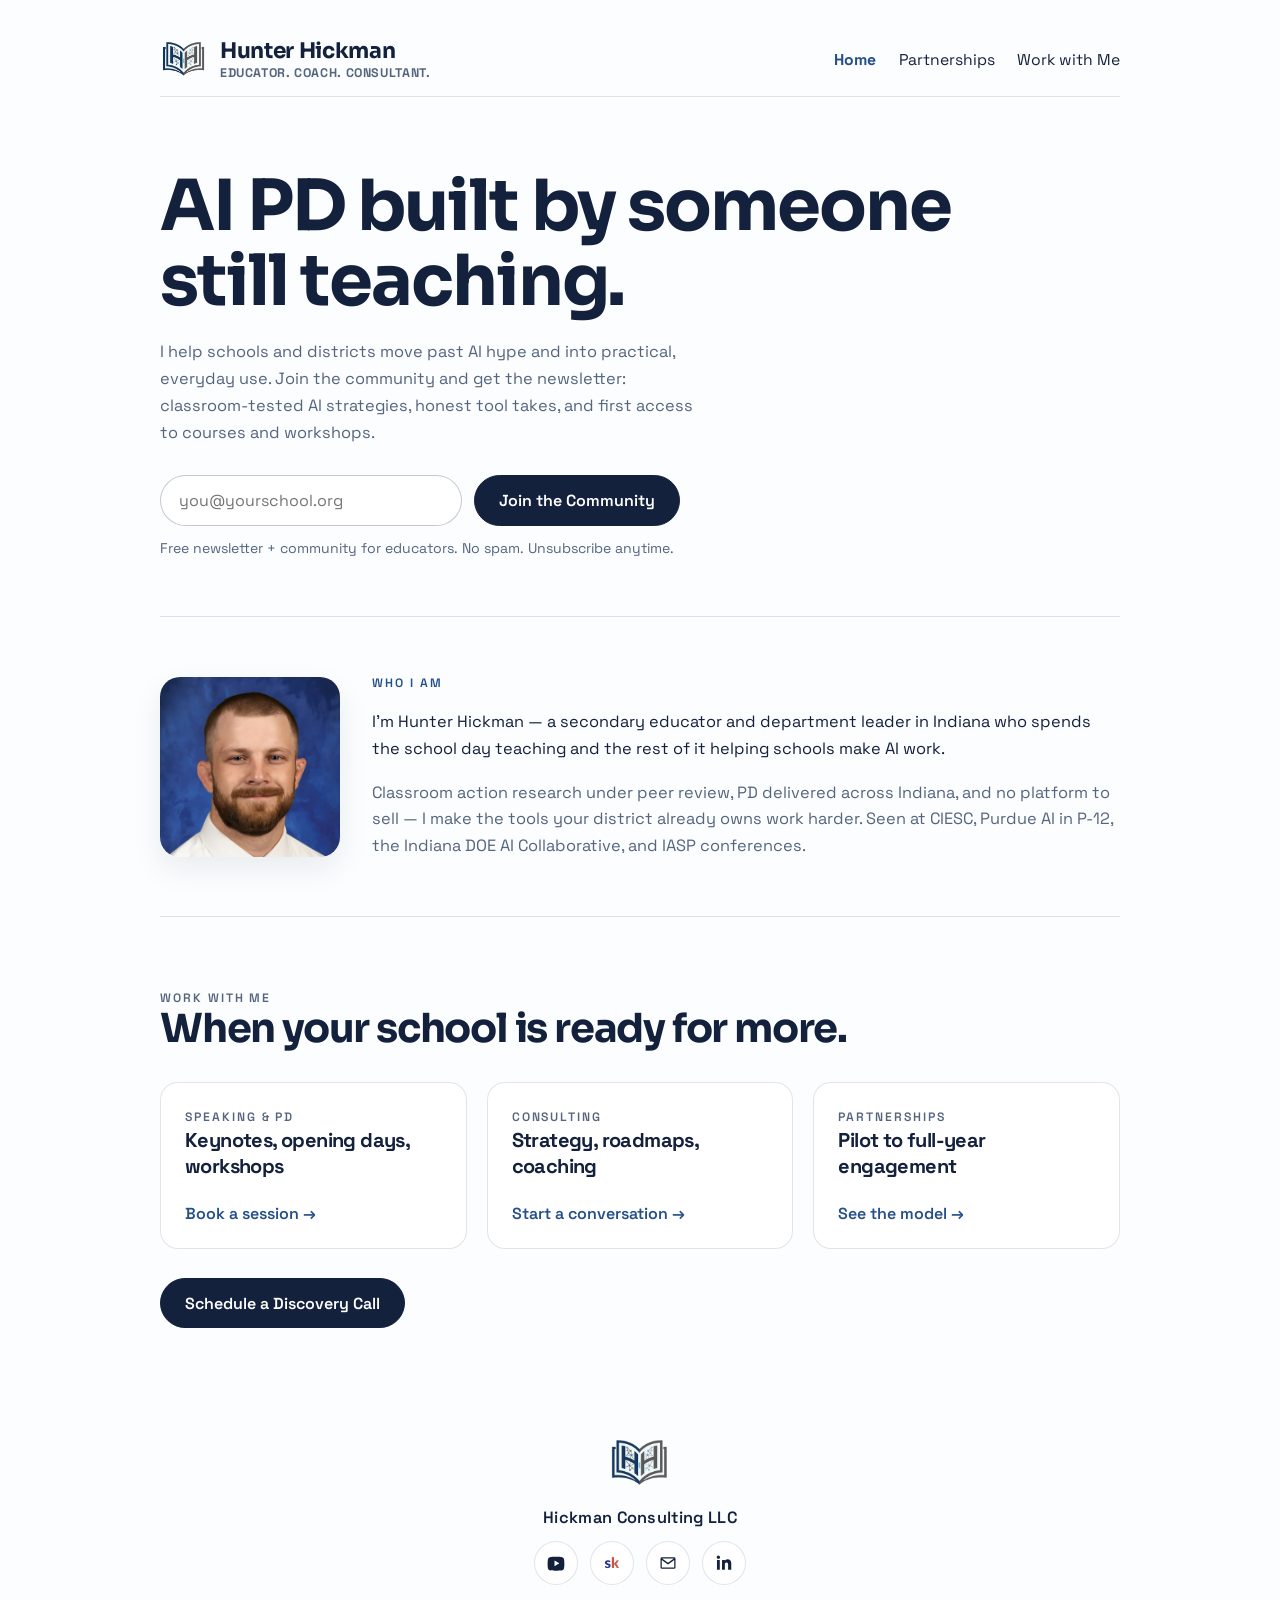
==== index.html @ 30f533c2 "Enlarge header name and punctuate tagline Co-Authored-By: Claude Fable 5 <noreply@anthropic.com>" ====
<!DOCTYPE html>
<html lang="en">
  <head>
    <meta charset="UTF-8" />
    <meta name="viewport" content="width=device-width, initial-scale=1.0" />
    <title>Hickman Consulting LLC | AI PD Built by Someone Still Teaching</title>
    <meta
      name="description"
      content="AI professional development and district consulting from a full-time educator. Join the free community and newsletter."
    />
    <link rel="preconnect" href="https://fonts.googleapis.com" />
    <link rel="preconnect" href="https://fonts.gstatic.com" crossorigin />
    <link
      href="https://fonts.googleapis.com/css2?family=Space+Grotesk:wght@400;500;700&family=Sora:wght@400;600;700;800&display=swap"
      rel="stylesheet"
    />
    <link rel="stylesheet" href="styles.css" />
  </head>
  <body>
    <div class="page-shell">
      <header class="site-header">
        <a class="brand" href="index.html" aria-label="Hunter Hickman home">
          <span class="brand-mark">
            <img src="assets/ai-classroom-logo.png" alt="AI Classroom logo" />
          </span>
          <span class="brand-copy">
            <strong>Hunter Hickman</strong>
            <span>Educator. Coach. Consultant.</span>
          </span>
        </a>
        <nav class="site-nav">
          <a class="current" href="index.html">Home</a>
          <a href="pilot-partnerships.html">Partnerships</a>
          <a href="inquiry.html">Work with Me</a>
        </nav>
      </header>

      <main>
        <section class="page-hero">
          <h1>AI PD built by someone still teaching.</h1>
          <p class="hero-text">
            I help schools and districts move past AI hype and into practical, everyday use. Join
            the community and get the newsletter: classroom-tested AI strategies, honest tool
            takes, and first access to courses and workshops.
          </p>
          <form id="newsletter-form" class="signup-form" method="POST">
            <label class="visually-hidden" for="newsletter-email">Email address</label>
            <input
              id="newsletter-email"
              type="email"
              name="email"
              placeholder="you@yourschool.org"
              autocomplete="email"
              required
            />
            <button class="button button-primary" type="submit">Join the Community</button>
          </form>
          <p class="form-note" id="newsletter-status" aria-live="polite"></p>
          <p class="signup-micro">
            Free newsletter + community for educators. No spam. Unsubscribe anytime.
          </p>
        </section>

        <section class="section" id="about">
          <div class="bio-strip">
            <figure class="bio-thumb">
              <img src="assets/hunter-headshot.jpg" alt="Portrait of Hunter Hickman" />
            </figure>
            <div>
              <p class="eyebrow">Who I Am</p>
              <p class="lede">
                I'm Hunter Hickman — a secondary educator and department leader in Indiana who
                spends the school day teaching and the rest of it helping schools make AI work.
              </p>
              <p class="muted bio-more">
                Classroom action research under peer review, PD delivered across Indiana, and no
                platform to sell — I make the tools your district already owns work harder. Seen
                at CIESC, Purdue AI in P-12, the Indiana DOE AI Collaborative, and IASP
                conferences.
              </p>
            </div>
          </div>
        </section>

        <section class="section" id="work">
          <div class="section-heading">
            <p class="eyebrow">Work with Me</p>
            <h2>When your school is ready for more.</h2>
          </div>
          <div class="cards">
            <a class="card card-link" href="inquiry.html">
              <p class="card-kicker">Speaking &amp; PD</p>
              <h3>Keynotes, opening days, workshops</h3>
              <span class="card-cta">Book a session &rarr;</span>
            </a>
            <a class="card card-link" href="inquiry.html">
              <p class="card-kicker">Consulting</p>
              <h3>Strategy, roadmaps, coaching</h3>
              <span class="card-cta">Start a conversation &rarr;</span>
            </a>
            <a class="card card-link" href="pilot-partnerships.html">
              <p class="card-kicker">Partnerships</p>
              <h3>Pilot to full-year engagement</h3>
              <span class="card-cta">See the model &rarr;</span>
            </a>
          </div>
          <div class="hero-actions">
            <a
              class="button button-primary"
              id="booking-link"
              href="https://calendar.google.com/calendar/u/0/appointments/schedules/AcZssZ2h5oJ71Pa4UaNYxV1AjSdSftIpIqJRfXQbEfwqDt_1TvqimaoKVW6irWVCsOtf2DGL5eGr1r_c"
              target="_blank"
              rel="noreferrer"
              >Schedule a Discovery Call</a
            >
          </div>
        </section>
      </main>

      <footer class="site-footer">
        <img class="footer-logo" src="assets/ai-classroom-logo.png" alt="AI Classroom logo" />
        <p>Hickman Consulting LLC</p>
        <div class="social-links">
          <a
            class="social-link"
            href="https://www.youtube.com/@hickmanconsultingai"
            target="_blank"
            rel="noreferrer"
            aria-label="Visit Hickman Consulting AI on YouTube"
          >
            <svg viewBox="0 0 24 24" aria-hidden="true">
              <path
                d="M21.58 7.19a2.99 2.99 0 0 0-2.1-2.11C17.62 4.58 12 4.58 12 4.58s-5.62 0-7.48.5a2.99 2.99 0 0 0-2.1 2.11c-.5 1.86-.5 5.73-.5 5.73s0 3.87.5 5.73a2.99 2.99 0 0 0 2.1 2.11c1.86.5 7.48.5 7.48.5s5.62 0 7.48-.5a2.99 2.99 0 0 0 2.1-2.11c.5-1.86.5-5.73.5-5.73s0-3.87-.5-5.73ZM10.2 15.78V9.06l5.82 3.36-5.82 3.36Z"
              />
            </svg>
          </a>
          <a
            class="social-link"
            href="https://www.skool.com/ai-for-educators-3099"
            target="_blank"
            rel="noreferrer"
            aria-label="Visit the AI for Educators Skool community"
          >
            <img class="social-image" src="assets/skool-logo.png" alt="Skool logo" />
          </a>
          <a
            class="social-link"
            href="mailto:hunter.hickman@hickmanconsultingai.com"
            aria-label="Email Hunter Hickman"
          >
            <svg viewBox="0 0 24 24" aria-hidden="true">
              <path
                d="M3 6.75A1.75 1.75 0 0 1 4.75 5h14.5A1.75 1.75 0 0 1 21 6.75v10.5A1.75 1.75 0 0 1 19.25 19H4.75A1.75 1.75 0 0 1 3 17.25V6.75Zm1.9-.25 7.1 5.22 7.1-5.22H4.9Zm14.6 11V8.39l-6.98 5.13a.9.9 0 0 1-1.04 0L4.5 8.39v9.11h15Z"
              />
            </svg>
          </a>
          <a
            class="social-link"
            href="https://www.linkedin.com/in/hunter-hickman-m-s-2b501383/"
            target="_blank"
            rel="noreferrer"
            aria-label="Visit Hunter Hickman on LinkedIn"
          >
            <svg viewBox="0 0 24 24" aria-hidden="true">
              <path
                d="M6.94 8.5H3.56V20h3.38V8.5ZM5.25 3A1.96 1.96 0 0 0 3.3 4.97c0 1.08.86 1.97 1.93 1.97h.02c1.1 0 1.97-.89 1.97-1.97A1.96 1.96 0 0 0 5.27 3h-.02ZM20.7 12.4c0-3.45-1.84-5.05-4.29-5.05-1.98 0-2.86 1.09-3.36 1.86V8.5H9.67c.04.47 0 11.5 0 11.5h3.38v-6.42c0-.34.03-.68.12-.93.27-.68.88-1.38 1.9-1.38 1.34 0 1.87 1.03 1.87 2.54V20H20.7v-7.6Z"
              />
            </svg>
          </a>
        </div>
      </footer>
    </div>
    <script src="script.js"></script>
  </body>
</html>
---- styles.css ----
:root {
  --bg: #fbfdfe;
  --surface: #ffffff;
  --ink: #14213d;
  --muted: #55657e;
  --accent: #4b88b6;
  --accent-deep: #244f88;
  --accent-wash: #eef5f9;
  --line: rgba(20, 33, 61, 0.12);
  --shadow: 0 12px 30px rgba(20, 33, 61, 0.08);
}

* {
  box-sizing: border-box;
}

html {
  scroll-behavior: smooth;
}

body {
  margin: 0;
  font-family: "Space Grotesk", sans-serif;
  color: var(--ink);
  background: var(--bg);
}

.page-shell {
  width: min(960px, calc(100% - 2.5rem));
  margin: 0 auto;
  padding: 1.5rem 0 4rem;
}

/* ---------- Header ---------- */

.site-header {
  display: flex;
  align-items: center;
  justify-content: space-between;
  gap: 1rem;
  padding: 0.75rem 0;
  border-bottom: 1px solid var(--line);
}

.brand,
.site-nav a {
  color: var(--ink);
  text-decoration: none;
}

.brand {
  display: inline-flex;
  align-items: center;
  gap: 0.75rem;
  font-weight: 700;
  letter-spacing: -0.02em;
}

.brand-mark img {
  display: block;
  width: 48px;
  height: 48px;
  object-fit: contain;
}

.brand-copy {
  display: grid;
  gap: 0.05rem;
}

.brand-copy strong {
  font-family: "Sora", sans-serif;
  font-size: 1.35rem;
  line-height: 1.15;
}

.brand-copy span {
  color: var(--muted);
  font-size: 0.78rem;
  letter-spacing: 0.05em;
  text-transform: uppercase;
}

.site-nav {
  display: flex;
  flex-wrap: wrap;
  gap: 1.4rem;
}

.site-nav a {
  font-size: 0.98rem;
}

.site-nav a:hover,
.site-nav a:focus-visible {
  color: var(--accent-deep);
}

.site-nav a.current {
  color: var(--accent-deep);
  font-weight: 700;
}

/* ---------- Type ---------- */

h1,
h2,
h3 {
  margin: 0;
  letter-spacing: -0.03em;
}

h1,
h2 {
  font-family: "Sora", sans-serif;
  line-height: 1.06;
  font-weight: 700;
}

h1 {
  font-size: clamp(2.6rem, 6.5vw, 4.4rem);
}

h2 {
  font-size: clamp(1.7rem, 3.6vw, 2.5rem);
}

h3 {
  font-size: 1.25rem;
  margin-bottom: 0.6rem;
}

p,
li,
label,
input,
select,
textarea,
button {
  font-size: 1.02rem;
  line-height: 1.65;
}

.eyebrow,
.panel-label,
.card-kicker {
  margin: 0 0 0.7rem;
  text-transform: uppercase;
  letter-spacing: 0.16em;
  font-size: 0.76rem;
  font-weight: 600;
  color: var(--accent-deep);
}

.muted,
.hero-text,
.section-heading p,
.card p,
.form-note,
.fit-list,
.feature-list {
  color: var(--muted);
}

/* ---------- Sections ---------- */

.section {
  padding: 3.5rem 0;
  border-bottom: 1px solid var(--line);
}

.section:last-of-type {
  border-bottom: 0;
}

.section-heading {
  margin-bottom: 2rem;
}

.section-heading p {
  max-width: 58ch;
  margin: 0.9rem 0 0;
}

/* ---------- Hero ---------- */

.page-hero {
  padding: 4.5rem 0 3.5rem;
  border-bottom: 1px solid var(--line);
}

.page-hero h1 {
  max-width: 16ch;
}

.hero-text {
  max-width: 54ch;
  margin: 1.3rem 0 0;
}

.hero-actions,
.form-actions {
  display: flex;
  flex-wrap: wrap;
  gap: 0.9rem;
  align-items: center;
  margin-top: 1.8rem;
}

/* ---------- Newsletter signup ---------- */

.signup-form {
  display: flex;
  flex-wrap: wrap;
  gap: 0.75rem;
  margin-top: 1.8rem;
  max-width: 520px;
}

.signup-form input[type="email"] {
  flex: 1 1 240px;
  min-height: 50px;
  padding: 0.85rem 1.1rem;
  border: 1px solid rgba(20, 33, 61, 0.25);
  border-radius: 999px;
  background: var(--surface);
  color: var(--ink);
}

.signup-form input[type="email"]:focus {
  outline: 2px solid rgba(75, 136, 182, 0.35);
  border-color: var(--accent);
}

.signup-micro {
  margin: 0.7rem 0 0;
  color: var(--muted);
  font-size: 0.88rem;
}

.visually-hidden {
  position: absolute;
  width: 1px;
  height: 1px;
  margin: -1px;
  padding: 0;
  overflow: hidden;
  clip: rect(0 0 0 0);
  white-space: nowrap;
  border: 0;
}

/* ---------- Bio strip ---------- */

.bio-strip {
  display: grid;
  grid-template-columns: 180px 1fr;
  gap: 2rem;
  align-items: center;
}

.bio-thumb {
  margin: 0;
  overflow: hidden;
  border-radius: 20px;
  box-shadow: var(--shadow);
}

.bio-thumb img {
  display: block;
  width: 100%;
  height: auto;
}

.bio-more {
  margin: 0.8rem 0 0;
}

/* ---------- Buttons ---------- */

.button {
  display: inline-flex;
  align-items: center;
  justify-content: center;
  min-height: 50px;
  padding: 0.85rem 1.5rem;
  border-radius: 999px;
  border: 1px solid var(--ink);
  text-decoration: none;
  font-weight: 600;
  transition: transform 180ms ease, background-color 180ms ease, color 180ms ease;
}

.button:hover,
.button:focus-visible {
  transform: translateY(-2px);
}

.button-primary {
  background: var(--ink);
  color: #ffffff;
}

.button-secondary {
  color: var(--ink);
  background: transparent;
}

/* ---------- Trust strip ---------- */

.trust-strip {
  display: grid;
  grid-template-columns: repeat(3, 1fr);
  gap: 1.5rem;
  padding: 2rem 0;
  border-bottom: 1px solid var(--line);
}

.trust-strip strong {
  display: block;
  margin-bottom: 0.3rem;
  font-size: 1.02rem;
}

.trust-strip span {
  color: var(--muted);
  font-size: 0.95rem;
}

/* ---------- Bio ---------- */

.bio-layout {
  display: grid;
  grid-template-columns: 0.8fr 1.2fr;
  gap: 2.5rem;
  align-items: start;
}

.bio-photo {
  margin: 0;
  overflow: hidden;
  border-radius: 20px;
  box-shadow: var(--shadow);
}

.bio-photo img {
  display: block;
  width: 100%;
  height: auto;
}

.bio-copy p + p {
  margin-top: 1rem;
}

.bio-copy p {
  margin: 0;
}

.bio-copy .lede {
  font-size: 1.15rem;
  font-weight: 500;
}

/* ---------- Cards ---------- */

.cards {
  display: grid;
  grid-template-columns: repeat(auto-fit, minmax(240px, 1fr));
  gap: 1.25rem;
}

.card {
  border: 1px solid var(--line);
  background: var(--surface);
  border-radius: 18px;
  padding: 1.5rem;
}

.card p {
  margin: 0;
}

.card p + p {
  margin-top: 0.6rem;
}

.card-link {
  display: block;
  color: inherit;
  text-decoration: none;
  transition: transform 180ms ease, box-shadow 180ms ease, border-color 180ms ease;
}

.card-link:hover,
.card-link:focus-visible {
  transform: translateY(-4px);
  box-shadow: var(--shadow);
  border-color: rgba(36, 79, 136, 0.3);
}

.card-cta {
  display: inline-block;
  margin-top: 0.9rem;
  font-weight: 600;
  color: var(--accent-deep);
}

.card-free {
  background: var(--accent-wash);
  border-color: rgba(36, 79, 136, 0.18);
}

/* ---------- Lists ---------- */

.feature-list,
.fit-list {
  padding-left: 1.15rem;
  margin: 0;
}

.feature-list li + li,
.fit-list li + li {
  margin-top: 0.45rem;
}

/* ---------- Speaking strip ---------- */

.speaking-strip {
  display: grid;
  grid-template-columns: 1.05fr 0.95fr;
  gap: 2.5rem;
  align-items: center;
}

.speaking-photo {
  margin: 0;
  overflow: hidden;
  border-radius: 20px;
  box-shadow: var(--shadow);
}

.speaking-photo img {
  display: block;
  width: 100%;
  height: auto;
}

.venue-list {
  list-style: none;
  padding: 0;
  margin: 1.2rem 0 0;
  display: grid;
  gap: 0.55rem;
  color: var(--muted);
}

.venue-list li {
  padding-left: 1.1rem;
  position: relative;
}

.venue-list li::before {
  content: "";
  position: absolute;
  left: 0;
  top: 0.65em;
  width: 6px;
  height: 6px;
  border-radius: 50%;
  background: var(--accent);
}

/* ---------- CTA band ---------- */

.cta-band {
  background: var(--ink);
  color: #ffffff;
  border-radius: 20px;
  padding: 2.75rem 2.25rem;
  margin: 3.5rem 0 0;
}

.cta-band h2 {
  max-width: 20ch;
}

.cta-band p {
  color: rgba(255, 255, 255, 0.85);
  max-width: 52ch;
  margin: 0.9rem 0 0;
}

.cta-band .button-primary {
  background: #ffffff;
  color: var(--ink);
  border-color: #ffffff;
}

.cta-band .button-secondary {
  color: #ffffff;
  border-color: rgba(255, 255, 255, 0.5);
}

/* ---------- Solution model accordion ---------- */

.model-stack {
  display: grid;
  gap: 0.75rem;
}

.model-item {
  border: 1px solid var(--line);
  border-radius: 16px;
  background: var(--surface);
  overflow: hidden;
}

.model-node {
  width: 100%;
  min-height: 60px;
  display: flex;
  align-items: center;
  gap: 0.85rem;
  padding: 0.9rem 1.1rem;
  border: 0;
  background: transparent;
  color: var(--ink);
  font-weight: 700;
  text-align: left;
  cursor: pointer;
}

.model-node:hover,
.model-node:focus-visible {
  background: rgba(75, 136, 182, 0.08);
}

.model-item.is-active .model-node {
  background: var(--ink);
  color: #ffffff;
}

.model-step {
  display: inline-flex;
  align-items: center;
  justify-content: center;
  width: 32px;
  height: 32px;
  border-radius: 999px;
  background: rgba(75, 136, 182, 0.14);
  color: var(--accent-deep);
  font-size: 0.9rem;
  flex-shrink: 0;
}

.model-item.is-active .model-step {
  background: rgba(255, 255, 255, 0.18);
  color: #ffffff;
}

.model-detail {
  display: none;
  padding: 0.9rem 1.1rem;
}

.model-item.is-active .model-detail {
  display: block;
}

.model-detail p {
  margin: 0;
  color: var(--muted);
}

.pilot-layout {
  display: grid;
  grid-template-columns: 1.1fr 0.9fr;
  gap: 2.5rem;
  align-items: start;
}

.pilot-box {
  border: 1px solid var(--line);
  background: var(--accent-wash);
  border-radius: 18px;
  padding: 1.5rem;
}

/* ---------- Season grid ---------- */

.season-grid {
  display: grid;
  grid-template-columns: repeat(2, minmax(0, 1fr));
  gap: 1.25rem;
}

/* ---------- Forms ---------- */

.inquiry-form {
  display: grid;
  gap: 1.1rem;
  max-width: 640px;
}

.field-row {
  display: grid;
  grid-template-columns: repeat(2, 1fr);
  gap: 1.1rem;
}

label {
  display: grid;
  gap: 0.45rem;
  font-weight: 500;
}

input,
select,
textarea,
button {
  font: inherit;
}

input,
select,
textarea {
  width: 100%;
  padding: 0.85rem 1rem;
  border: 1px solid rgba(20, 33, 61, 0.2);
  border-radius: 12px;
  background: var(--surface);
  color: var(--ink);
}

input:focus,
select:focus,
textarea:focus {
  outline: 2px solid rgba(75, 136, 182, 0.35);
  border-color: var(--accent);
}

textarea {
  resize: vertical;
  min-height: 160px;
}

button.button {
  cursor: pointer;
}

.form-note {
  margin: 0;
}

#form-note.is-success {
  color: var(--accent-deep);
}

/* ---------- Footer ---------- */

.site-footer {
  display: grid;
  justify-items: center;
  gap: 0.55rem;
  padding: 3rem 1rem 0.5rem;
}

.footer-logo {
  width: 64px;
  height: 64px;
  object-fit: contain;
}

.site-footer p {
  margin: 0;
  color: var(--ink);
  font-weight: 600;
  letter-spacing: 0.02em;
}

.footer-note {
  color: var(--muted);
  font-weight: 400;
  font-size: 0.9rem;
}

.social-links {
  display: flex;
  align-items: center;
  gap: 0.75rem;
}

.social-link {
  display: inline-flex;
  align-items: center;
  justify-content: center;
  width: 44px;
  height: 44px;
  border: 1px solid var(--line);
  border-radius: 999px;
  color: var(--ink);
  background: var(--surface);
  transition: transform 180ms ease, background-color 180ms ease, color 180ms ease;
}

.social-link:hover,
.social-link:focus-visible {
  transform: translateY(-2px);
  background: var(--ink);
  color: #ffffff;
}

.social-link svg {
  width: 20px;
  height: 20px;
  fill: currentColor;
}

.social-image {
  width: 20px;
  height: 20px;
  object-fit: contain;
}

/* ---------- Animation ---------- */

.page-hero,
.section,
.trust-strip {
  opacity: 0;
  transform: translateY(14px);
  animation: rise 0.6s ease forwards;
}

.trust-strip {
  animation-delay: 100ms;
}

.section:nth-of-type(1) {
  animation-delay: 150ms;
}

.section:nth-of-type(2) {
  animation-delay: 220ms;
}

.section:nth-of-type(3) {
  animation-delay: 290ms;
}

.section:nth-of-type(4) {
  animation-delay: 360ms;
}

@keyframes rise {
  to {
    opacity: 1;
    transform: translateY(0);
  }
}

@media (prefers-reduced-motion: reduce) {
  .page-hero,
  .section,
  .trust-strip {
    opacity: 1;
    transform: none;
    animation: none;
  }
}

/* ---------- Responsive ---------- */

@media (max-width: 820px) {
  .bio-layout,
  .speaking-strip,
  .pilot-layout,
  .season-grid,
  .trust-strip,
  .cards {
    grid-template-columns: 1fr;
  }

  .bio-strip {
    grid-template-columns: 1fr;
  }

  .bio-thumb {
    max-width: 220px;
  }

  .site-header {
    flex-direction: column;
    align-items: flex-start;
  }

  .bio-photo {
    max-width: 420px;
  }
}

@media (max-width: 640px) {
  .page-shell {
    width: calc(100% - 1.5rem);
  }

  .page-hero {
    padding-top: 3rem;
  }

  .field-row {
    grid-template-columns: 1fr;
  }

  .cta-band {
    padding: 2rem 1.5rem;
  }
}
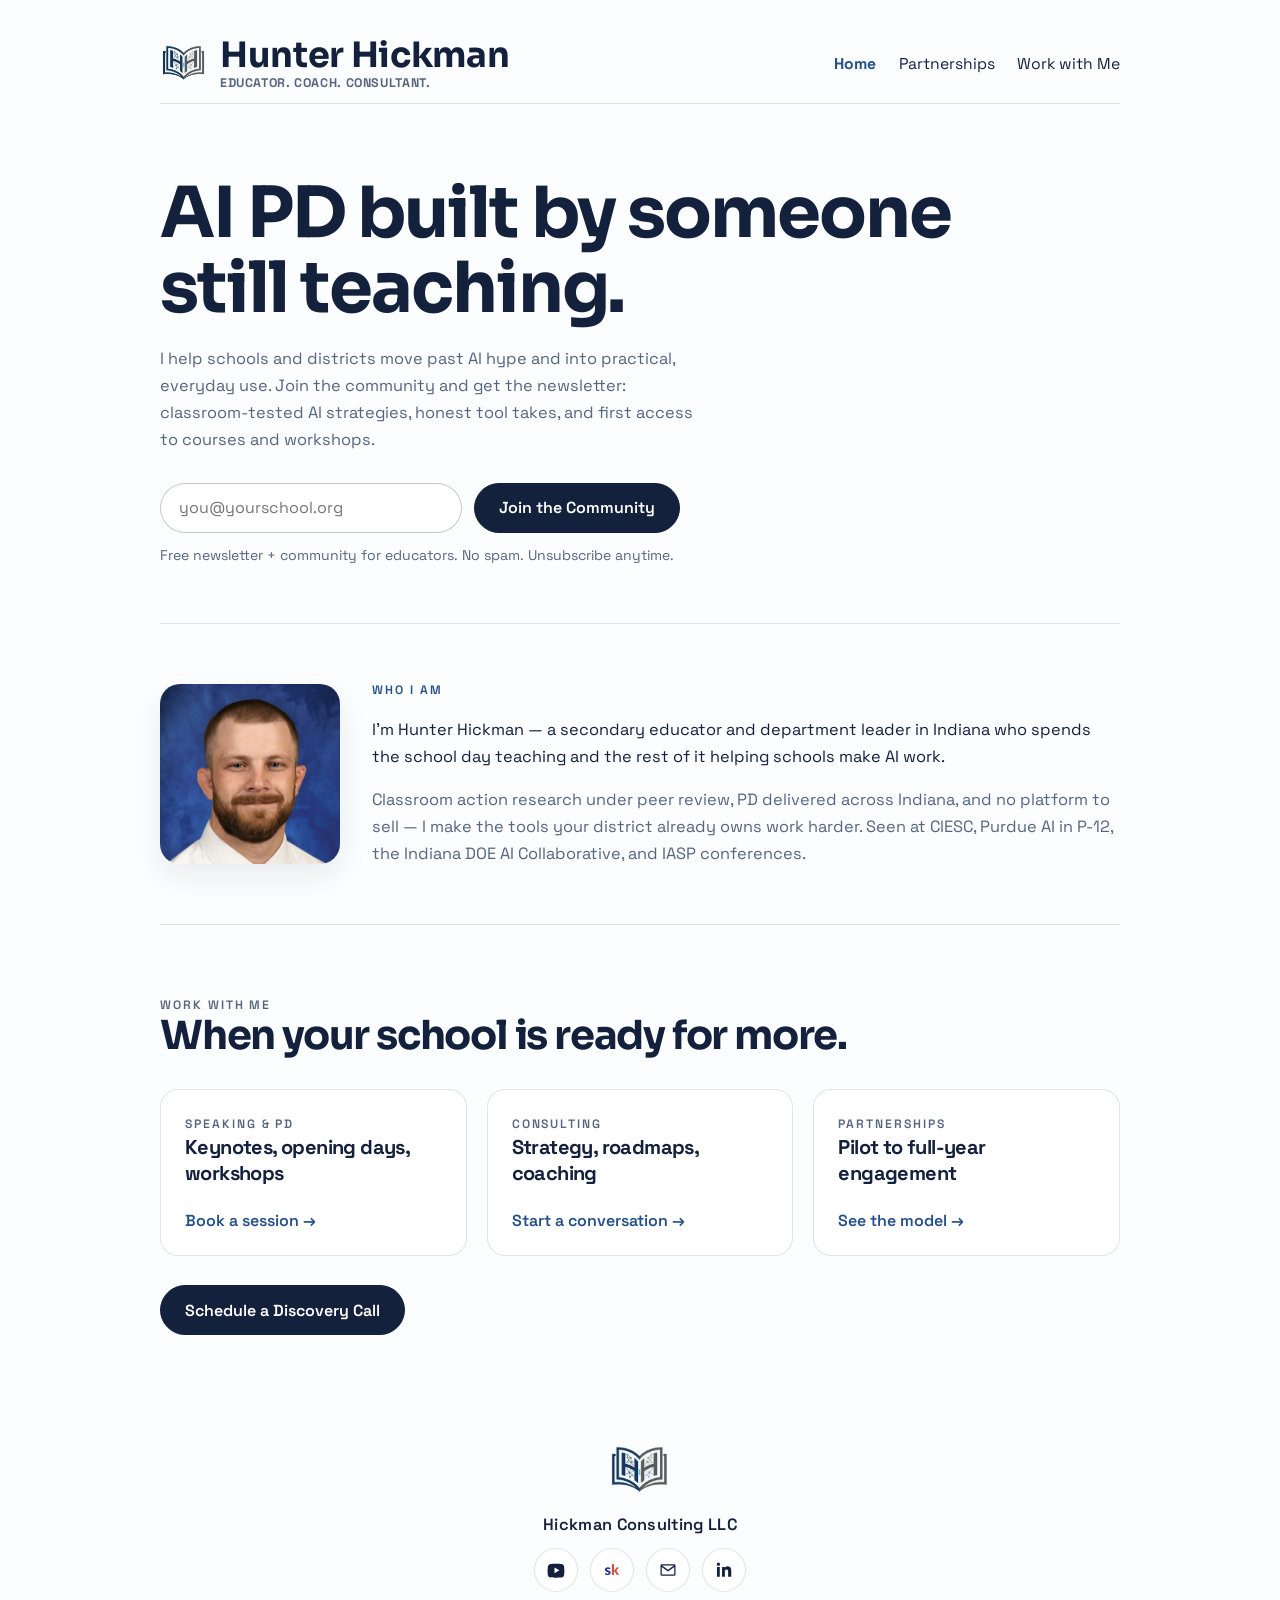
==== commit e6259dfc: "Cache-bust stylesheet link Co-Authored-By: Claude Fable 5 <noreply@anthropic.com>" ====
--- a/index.html
+++ b/index.html
@@ -14,7 +14,7 @@
       href="https://fonts.googleapis.com/css2?family=Space+Grotesk:wght@400;500;700&family=Sora:wght@400;600;700;800&display=swap"
       rel="stylesheet"
     />
-    <link rel="stylesheet" href="styles.css" />
+    <link rel="stylesheet" href="styles.css?v=2" />
   </head>
   <body>
     <div class="page-shell">
--- a/styles.css
+++ b/styles.css
@@ -70,8 +70,8 @@
 
 .brand-copy strong {
   font-family: "Sora", sans-serif;
-  font-size: 1.35rem;
-  line-height: 1.15;
+  font-size: 35px;
+  line-height: 1.1;
 }
 
 .brand-copy span {
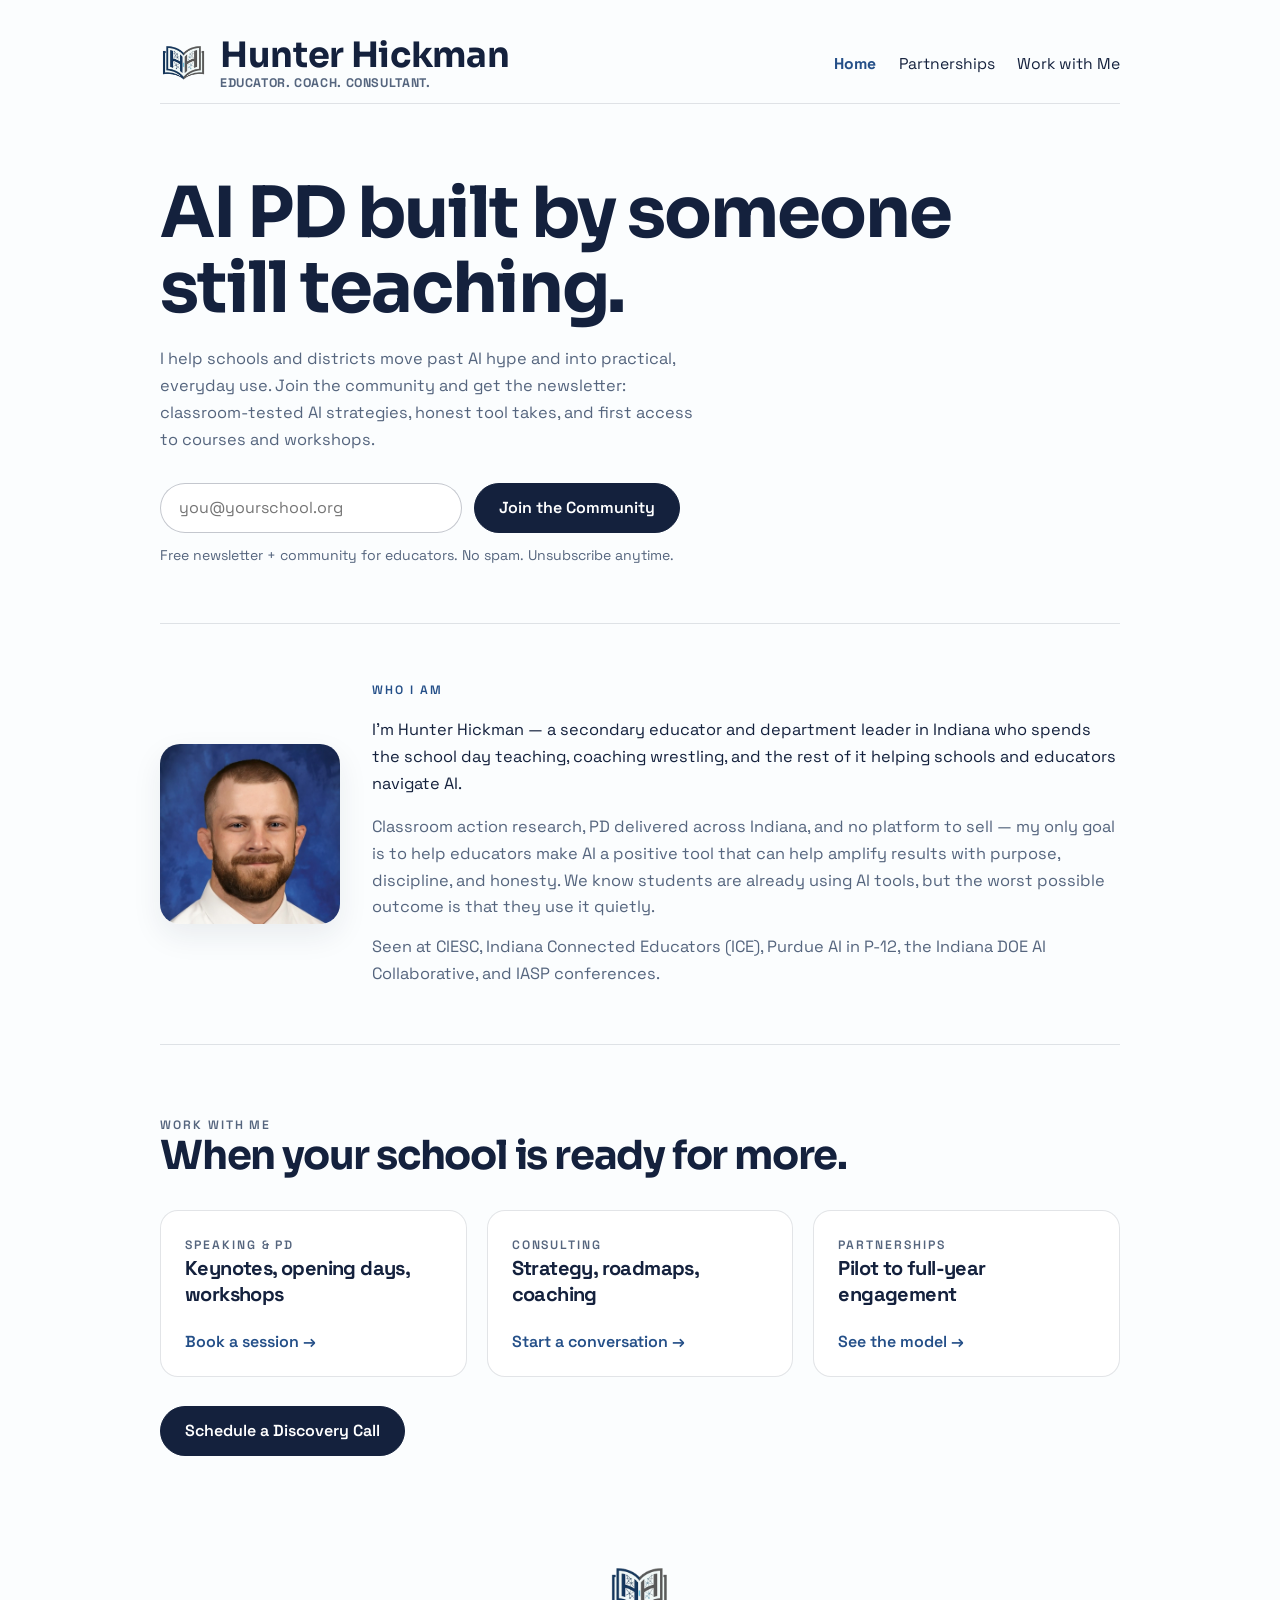
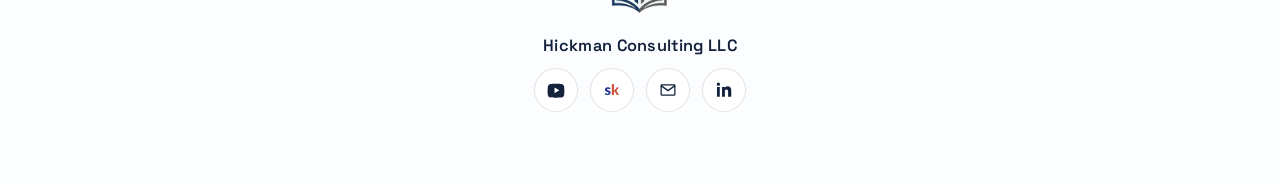
==== commit 5c15b3d0: "Update Who I Am bio copy Co-Authored-By: Claude Fable 5 <noreply@anthropic.com>" ====
--- a/index.html
+++ b/index.html
@@ -70,13 +70,18 @@
               <p class="eyebrow">Who I Am</p>
               <p class="lede">
                 I'm Hunter Hickman — a secondary educator and department leader in Indiana who
-                spends the school day teaching and the rest of it helping schools make AI work.
+                spends the school day teaching, coaching wrestling, and the rest of it helping
+                schools and educators navigate AI.
               </p>
               <p class="muted bio-more">
-                Classroom action research under peer review, PD delivered across Indiana, and no
-                platform to sell — I make the tools your district already owns work harder. Seen
-                at CIESC, Purdue AI in P-12, the Indiana DOE AI Collaborative, and IASP
-                conferences.
+                Classroom action research, PD delivered across Indiana, and no platform to sell —
+                my only goal is to help educators make AI a positive tool that can help amplify
+                results with purpose, discipline, and honesty. We know students are already using
+                AI tools, but the worst possible outcome is that they use it quietly.
+              </p>
+              <p class="muted bio-more">
+                Seen at CIESC, Indiana Connected Educators (ICE), Purdue AI in P-12, the Indiana
+                DOE AI Collaborative, and IASP conferences.
               </p>
             </div>
           </div>
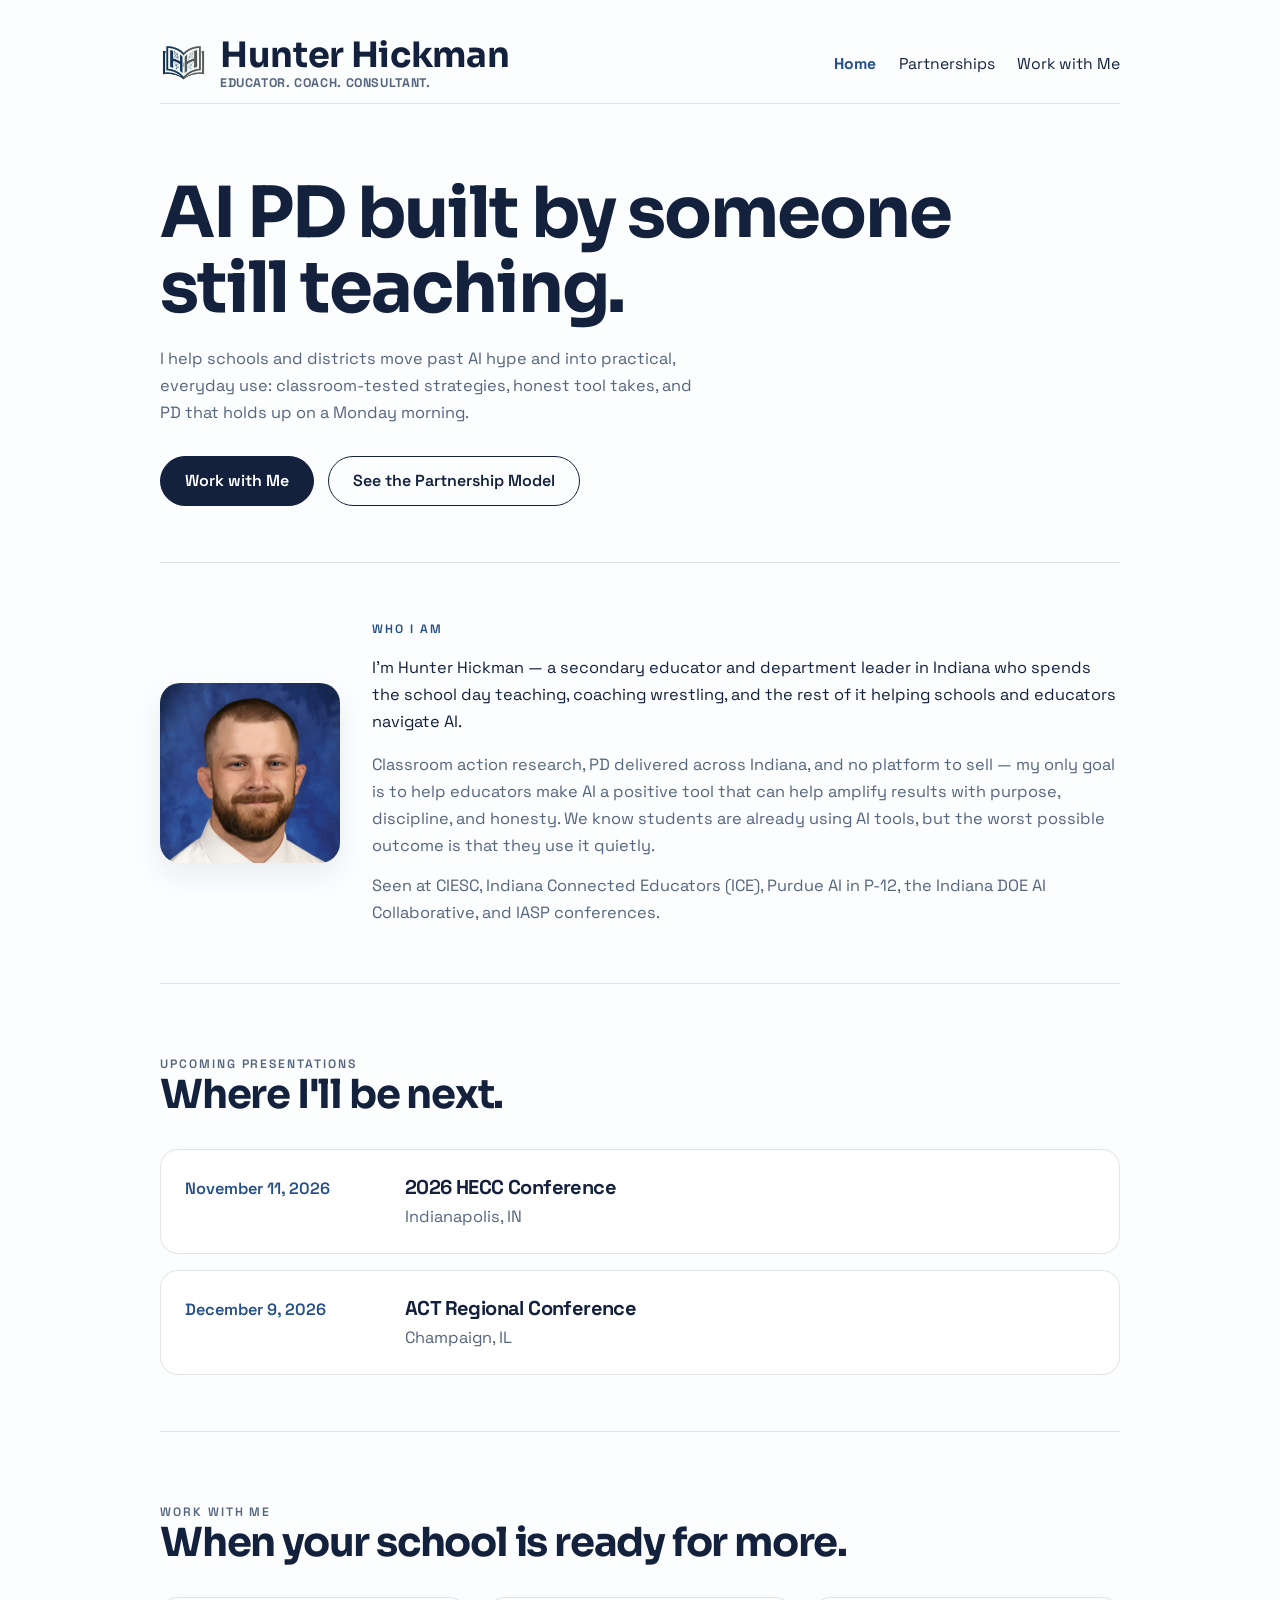
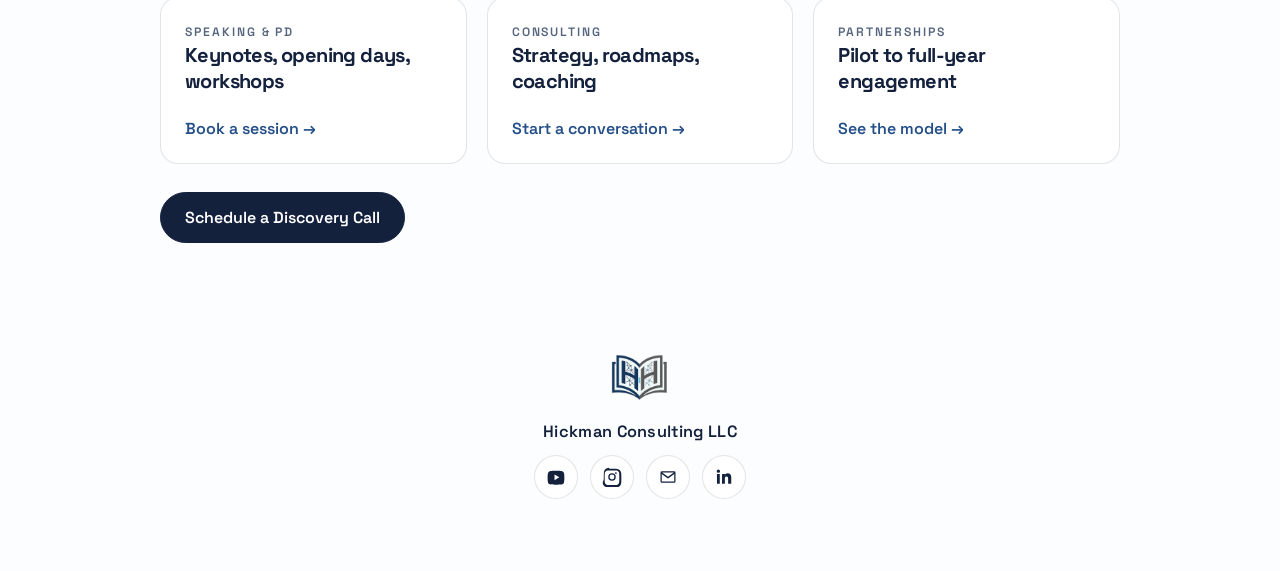
==== commit 92f9dc62: "Add upcoming presentations, drop newsletter and Skool links - New "Upcoming Presentations" section o" ====
--- a/index.html
+++ b/index.html
@@ -6,7 +6,7 @@
     <title>Hickman Consulting LLC | AI PD Built by Someone Still Teaching</title>
     <meta
       name="description"
-      content="AI professional development and district consulting from a full-time educator. Join the free community and newsletter."
+      content="AI professional development and district consulting from a full-time educator. Speaking, coaching, and district partnerships."
     />
     <link rel="preconnect" href="https://fonts.googleapis.com" />
     <link rel="preconnect" href="https://fonts.gstatic.com" crossorigin />
@@ -14,7 +14,7 @@
       href="https://fonts.googleapis.com/css2?family=Space+Grotesk:wght@400;500;700&family=Sora:wght@400;600;700;800&display=swap"
       rel="stylesheet"
     />
-    <link rel="stylesheet" href="styles.css?v=2" />
+    <link rel="stylesheet" href="styles.css?v=4" />
   </head>
   <body>
     <div class="page-shell">
@@ -39,26 +39,14 @@
         <section class="page-hero">
           <h1>AI PD built by someone still teaching.</h1>
           <p class="hero-text">
-            I help schools and districts move past AI hype and into practical, everyday use. Join
-            the community and get the newsletter: classroom-tested AI strategies, honest tool
-            takes, and first access to courses and workshops.
+            I help schools and districts move past AI hype and into practical, everyday use:
+            classroom-tested strategies, honest tool takes, and PD that holds up on a Monday
+            morning.
           </p>
-          <form id="newsletter-form" class="signup-form" method="POST">
-            <label class="visually-hidden" for="newsletter-email">Email address</label>
-            <input
-              id="newsletter-email"
-              type="email"
-              name="email"
-              placeholder="you@yourschool.org"
-              autocomplete="email"
-              required
-            />
-            <button class="button button-primary" type="submit">Join the Community</button>
-          </form>
-          <p class="form-note" id="newsletter-status" aria-live="polite"></p>
-          <p class="signup-micro">
-            Free newsletter + community for educators. No spam. Unsubscribe anytime.
-          </p>
+          <div class="hero-actions">
+            <a class="button button-primary" href="inquiry.html">Work with Me</a>
+            <a class="button button-secondary" href="pilot-partnerships.html">See the Partnership Model</a>
+          </div>
         </section>
 
         <section class="section" id="about">
@@ -85,6 +73,33 @@
               </p>
             </div>
           </div>
+        </section>
+
+        <section class="section" id="presentations">
+          <div class="section-heading">
+            <p class="eyebrow">Upcoming Presentations</p>
+            <h2>Where I'll be next.</h2>
+          </div>
+          <ul class="talk-list">
+            <li class="talk-item">
+              <p class="talk-date">
+                <time datetime="2026-11-11">November 11, 2026</time>
+              </p>
+              <div>
+                <h3>2026 HECC Conference</h3>
+                <p class="muted">Indianapolis, IN</p>
+              </div>
+            </li>
+            <li class="talk-item">
+              <p class="talk-date">
+                <time datetime="2026-12-09">December 9, 2026</time>
+              </p>
+              <div>
+                <h3>ACT Regional Conference</h3>
+                <p class="muted">Champaign, IL</p>
+              </div>
+            </li>
+          </ul>
         </section>
 
         <section class="section" id="work">
@@ -141,16 +156,20 @@
           </a>
           <a
             class="social-link"
-            href="https://www.skool.com/ai-for-educators-3099"
+            href="https://www.instagram.com/mrhickman_/"
             target="_blank"
             rel="noreferrer"
-            aria-label="Visit the AI for Educators Skool community"
+            aria-label="Visit Hunter Hickman on Instagram"
           >
-            <img class="social-image" src="assets/skool-logo.png" alt="Skool logo" />
+            <svg viewBox="0 0 24 24" aria-hidden="true">
+              <path
+                d="M12 2.16c3.2 0 3.58.01 4.85.07 1.17.05 1.96.24 2.65.51.72.28 1.32.66 1.9 1.24.58.58.96 1.18 1.24 1.9.27.69.46 1.48.51 2.65.06 1.27.07 1.65.07 4.85s-.01 3.58-.07 4.85c-.05 1.17-.24 1.96-.51 2.65a5.1 5.1 0 0 1-1.24 1.9c-.58.58-1.18.96-1.9 1.24-.69.27-1.48.46-2.65.51-1.27.06-1.65.07-4.85.07s-3.58-.01-4.85-.07c-1.17-.05-1.96-.24-2.65-.51a5.1 5.1 0 0 1-1.9-1.24 5.1 5.1 0 0 1-1.24-1.9c-.27-.69-.46-1.48-.51-2.65C2.17 15.58 2.16 15.2 2.16 12s.01-3.58.07-4.85c.05-1.17.24-1.96.51-2.65.28-.72.66-1.32 1.24-1.9a5.1 5.1 0 0 1 1.9-1.24c.69-.27 1.48-.46 2.65-.51C8.42 2.17 8.8 2.16 12 2.16Zm0 1.98c-3.15 0-3.5.01-4.73.07-.94.04-1.45.2-1.79.33-.45.17-.77.38-1.11.72-.34.34-.55.66-.72 1.11-.13.34-.29.85-.33 1.79-.06 1.23-.07 1.58-.07 4.73s.01 3.5.07 4.73c.04.94.2 1.45.33 1.79.17.45.38.77.72 1.11.34.34.66.55 1.11.72.34.13.85.29 1.79.33 1.23.06 1.58.07 4.73.07s3.5-.01 4.73-.07c.94-.04 1.45-.2 1.79-.33.45-.17.77-.38 1.11-.72.34-.34.55-.66.72-1.11.13-.34.29-.85.33-1.79.06-1.23.07-1.58.07-4.73s-.01-3.5-.07-4.73c-.04-.94-.2-1.45-.33-1.79a2.98 2.98 0 0 0-.72-1.11 2.98 2.98 0 0 0-1.11-.72c-.34-.13-.85-.29-1.79-.33-1.23-.06-1.58-.07-4.73-.07Zm0 3.37a4.49 4.49 0 1 1 0 8.98 4.49 4.49 0 0 1 0-8.98Zm0 7.4a2.91 2.91 0 1 0 0-5.82 2.91 2.91 0 0 0 0 5.82Zm5.72-7.6a1.05 1.05 0 1 1-2.1 0 1.05 1.05 0 0 1 2.1 0Z"
+              />
+            </svg>
           </a>
           <a
             class="social-link"
-            href="mailto:hunter.hickman@hickmanconsultingai.com"
+            href="mailto:hunter.hickman@hickmanconsultingai.com?cc=hunter@hickmanconsultingai.com"
             aria-label="Email Hunter Hickman"
           >
             <svg viewBox="0 0 24 24" aria-hidden="true">
--- a/styles.css
+++ b/styles.css
@@ -207,37 +207,6 @@
   margin-top: 1.8rem;
 }
 
-/* ---------- Newsletter signup ---------- */
-
-.signup-form {
-  display: flex;
-  flex-wrap: wrap;
-  gap: 0.75rem;
-  margin-top: 1.8rem;
-  max-width: 520px;
-}
-
-.signup-form input[type="email"] {
-  flex: 1 1 240px;
-  min-height: 50px;
-  padding: 0.85rem 1.1rem;
-  border: 1px solid rgba(20, 33, 61, 0.25);
-  border-radius: 999px;
-  background: var(--surface);
-  color: var(--ink);
-}
-
-.signup-form input[type="email"]:focus {
-  outline: 2px solid rgba(75, 136, 182, 0.35);
-  border-color: var(--accent);
-}
-
-.signup-micro {
-  margin: 0.7rem 0 0;
-  color: var(--muted);
-  font-size: 0.88rem;
-}
-
 .visually-hidden {
   position: absolute;
   width: 1px;
@@ -411,6 +380,40 @@
   border-color: rgba(36, 79, 136, 0.18);
 }
 
+/* ---------- Upcoming presentations ---------- */
+
+.talk-list {
+  list-style: none;
+  margin: 0;
+  padding: 0;
+  display: grid;
+  gap: 1rem;
+}
+
+.talk-item {
+  display: grid;
+  grid-template-columns: 200px 1fr;
+  gap: 1.25rem;
+  align-items: baseline;
+  border: 1px solid var(--line);
+  background: var(--surface);
+  border-radius: 18px;
+  padding: 1.35rem 1.5rem;
+}
+
+.talk-item h3 {
+  margin: 0;
+}
+
+.talk-item p {
+  margin: 0;
+}
+
+.talk-date {
+  font-weight: 600;
+  color: var(--accent-deep);
+}
+
 /* ---------- Lists ---------- */
 
 .feature-list,
@@ -717,12 +720,6 @@
   fill: currentColor;
 }
 
-.social-image {
-  width: 20px;
-  height: 20px;
-  object-fit: contain;
-}
-
 /* ---------- Animation ---------- */
 
 .page-hero,
@@ -778,6 +775,7 @@
   .pilot-layout,
   .season-grid,
   .trust-strip,
+  .talk-item,
   .cards {
     grid-template-columns: 1fr;
   }
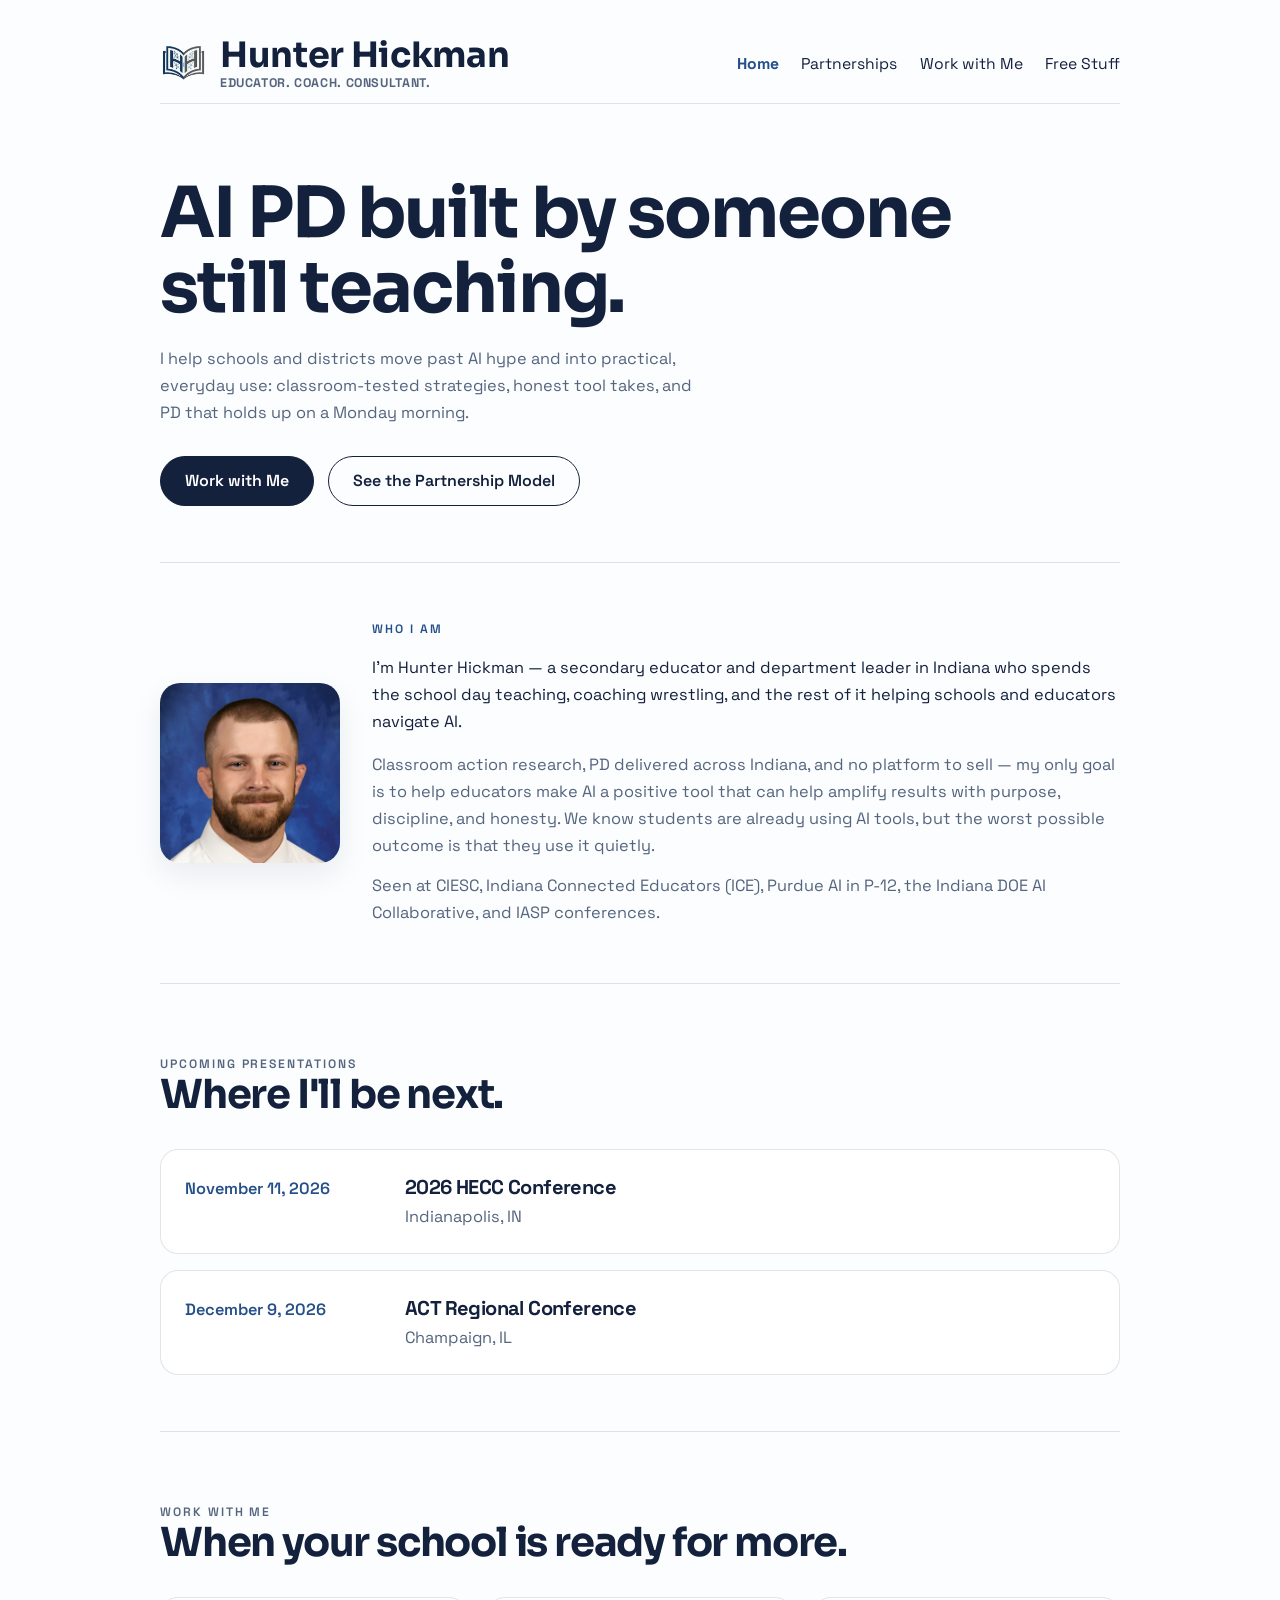
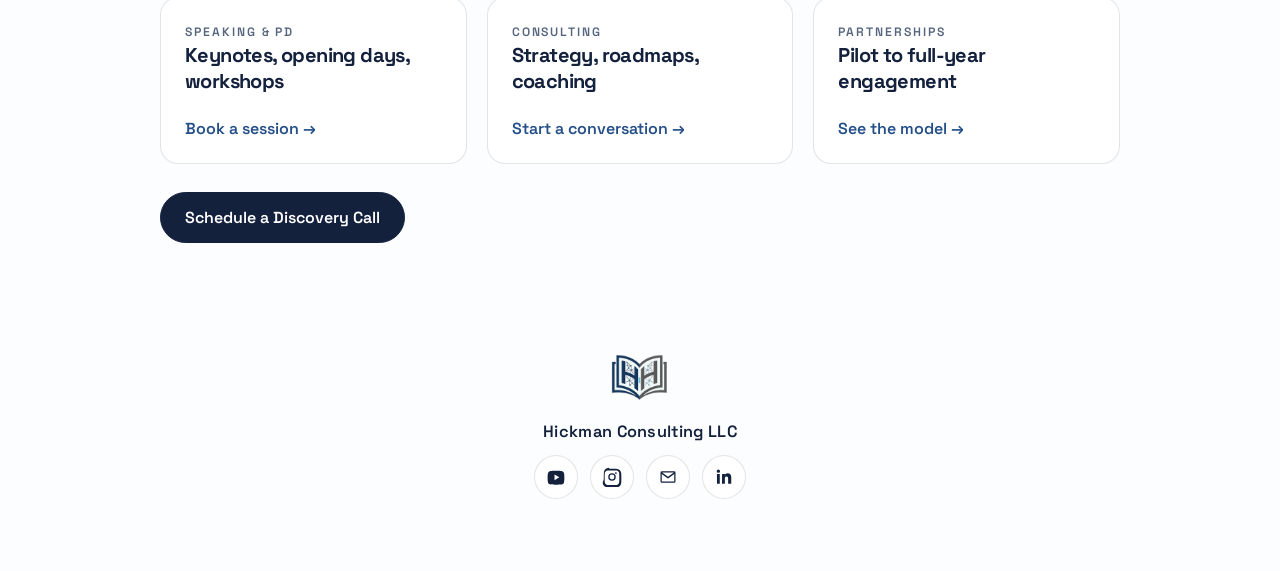
==== commit 780cb608: "Add Free Stuff page and the AI Bagel Framework article - New free-stuff.html: a resource hub to link" ====
--- a/index.html
+++ b/index.html
@@ -14,7 +14,7 @@
       href="https://fonts.googleapis.com/css2?family=Space+Grotesk:wght@400;500;700&family=Sora:wght@400;600;700;800&display=swap"
       rel="stylesheet"
     />
-    <link rel="stylesheet" href="styles.css?v=4" />
+    <link rel="stylesheet" href="styles.css?v=9" />
   </head>
   <body>
     <div class="page-shell">
@@ -32,6 +32,7 @@
           <a class="current" href="index.html">Home</a>
           <a href="pilot-partnerships.html">Partnerships</a>
           <a href="inquiry.html">Work with Me</a>
+          <a href="free-stuff.html">Free Stuff</a>
         </nav>
       </header>
 
--- a/styles.css
+++ b/styles.css
@@ -414,6 +414,221 @@
   color: var(--accent-deep);
 }
 
+/* ---------- Free resources ---------- */
+
+.resource-grid {
+  display: grid;
+  grid-template-columns: repeat(auto-fit, minmax(280px, 1fr));
+  gap: 1.25rem;
+}
+
+.resource-card {
+  display: flex;
+  flex-direction: column;
+  border: 1px solid var(--line);
+  background: var(--surface);
+  border-radius: 18px;
+  padding: 1.5rem;
+}
+
+.resource-card h3 {
+  margin: 0.35rem 0 0;
+}
+
+.resource-card p {
+  margin: 0;
+}
+
+.resource-card .muted {
+  margin-top: 0.6rem;
+}
+
+.resource-card .card-cta {
+  margin-top: auto;
+  padding-top: 0.9rem;
+}
+
+.resource-date {
+  margin: 0.15rem 0 0;
+  color: var(--muted);
+  font-size: 0.86rem;
+  letter-spacing: 0.02em;
+}
+
+.resource-card.is-soon {
+  background: var(--accent-wash);
+  border-color: rgba(36, 79, 136, 0.18);
+}
+
+/* ---------- Article ---------- */
+
+.article {
+  max-width: 74ch;
+}
+
+.article-head {
+  padding: 4rem 0 2.5rem;
+  border-bottom: 1px solid var(--line);
+}
+
+.article-head h1 {
+  max-width: 22ch;
+}
+
+.article-head .lede {
+  margin: 1.2rem 0 0;
+}
+
+.article-meta {
+  margin: 1.4rem 0 0;
+  color: var(--muted);
+  font-size: 0.9rem;
+  letter-spacing: 0.02em;
+}
+
+.article-meta span {
+  margin: 0 0.4rem;
+}
+
+.article p + p {
+  margin-top: 1rem;
+}
+
+.article-back {
+  margin-top: 2.5rem;
+}
+
+.article-figure {
+  margin: 2.5rem 0 0;
+  padding: 1.5rem;
+  border: 1px solid var(--line);
+  border-radius: 18px;
+  background: var(--surface);
+}
+
+.article-figure img {
+  display: block;
+  width: 100%;
+  max-width: 520px;
+  height: auto;
+  margin: 0 auto;
+}
+
+.article-figure figcaption {
+  margin-top: 1.25rem;
+  text-align: center;
+  color: var(--muted);
+  font-size: 0.95rem;
+  line-height: 1.6;
+}
+
+.article-figure figcaption strong {
+  color: var(--ink);
+}
+
+.step-grid {
+  display: grid;
+  grid-template-columns: repeat(auto-fit, minmax(220px, 1fr));
+  gap: 1.25rem;
+  margin-top: 2.25rem;
+}
+
+.step-card {
+  border: 1px solid var(--line);
+  background: var(--surface);
+  border-radius: 18px;
+  padding: 1.5rem;
+}
+
+.step-card h2 {
+  margin: 0.2rem 0 0;
+  font-size: 1.3rem;
+}
+
+.step-card p {
+  margin: 0;
+}
+
+.step-card .muted {
+  margin-top: 0.7rem;
+}
+
+.step-card-ai {
+  background: var(--accent-wash);
+  border-color: rgba(36, 79, 136, 0.18);
+}
+
+.step-index {
+  display: flex;
+  align-items: center;
+  gap: 0.6rem;
+  text-transform: uppercase;
+  letter-spacing: 0.16em;
+  font-size: 0.76rem;
+  font-weight: 600;
+  color: var(--accent-deep);
+}
+
+.step-index span {
+  display: inline-flex;
+  align-items: center;
+  justify-content: center;
+  width: 26px;
+  height: 26px;
+  border-radius: 999px;
+  background: var(--ink);
+  color: #ffffff;
+  font-size: 0.85rem;
+  letter-spacing: 0;
+}
+
+.lap-list {
+  list-style: none;
+  margin: 0;
+  padding: 0;
+  display: grid;
+  gap: 1rem;
+}
+
+.lap-item {
+  border: 1px solid var(--line);
+  border-left: 4px solid var(--accent);
+  background: var(--surface);
+  border-radius: 18px;
+  padding: 1.5rem;
+}
+
+.lap-item h3 {
+  margin: 0 0 0.6rem;
+}
+
+.lap-item p {
+  margin: 0;
+}
+
+.lap-item p + p {
+  margin-top: 0.7rem;
+}
+
+.lap-rule {
+  margin-top: 1rem;
+  font-weight: 600;
+  color: var(--accent-deep);
+}
+
+.callout {
+  margin-top: 2rem;
+  padding: 1.5rem;
+  border-radius: 18px;
+  background: var(--accent-wash);
+  border: 1px solid rgba(36, 79, 136, 0.18);
+}
+
+.callout p {
+  margin: 0;
+  color: var(--muted);
+}
+
 /* ---------- Lists ---------- */
 
 .feature-list,
@@ -803,6 +1018,14 @@
     width: calc(100% - 1.5rem);
   }
 
+  .site-nav {
+    gap: 0.9rem;
+  }
+
+  .site-nav a {
+    font-size: 0.92rem;
+  }
+
   .page-hero {
     padding-top: 3rem;
   }
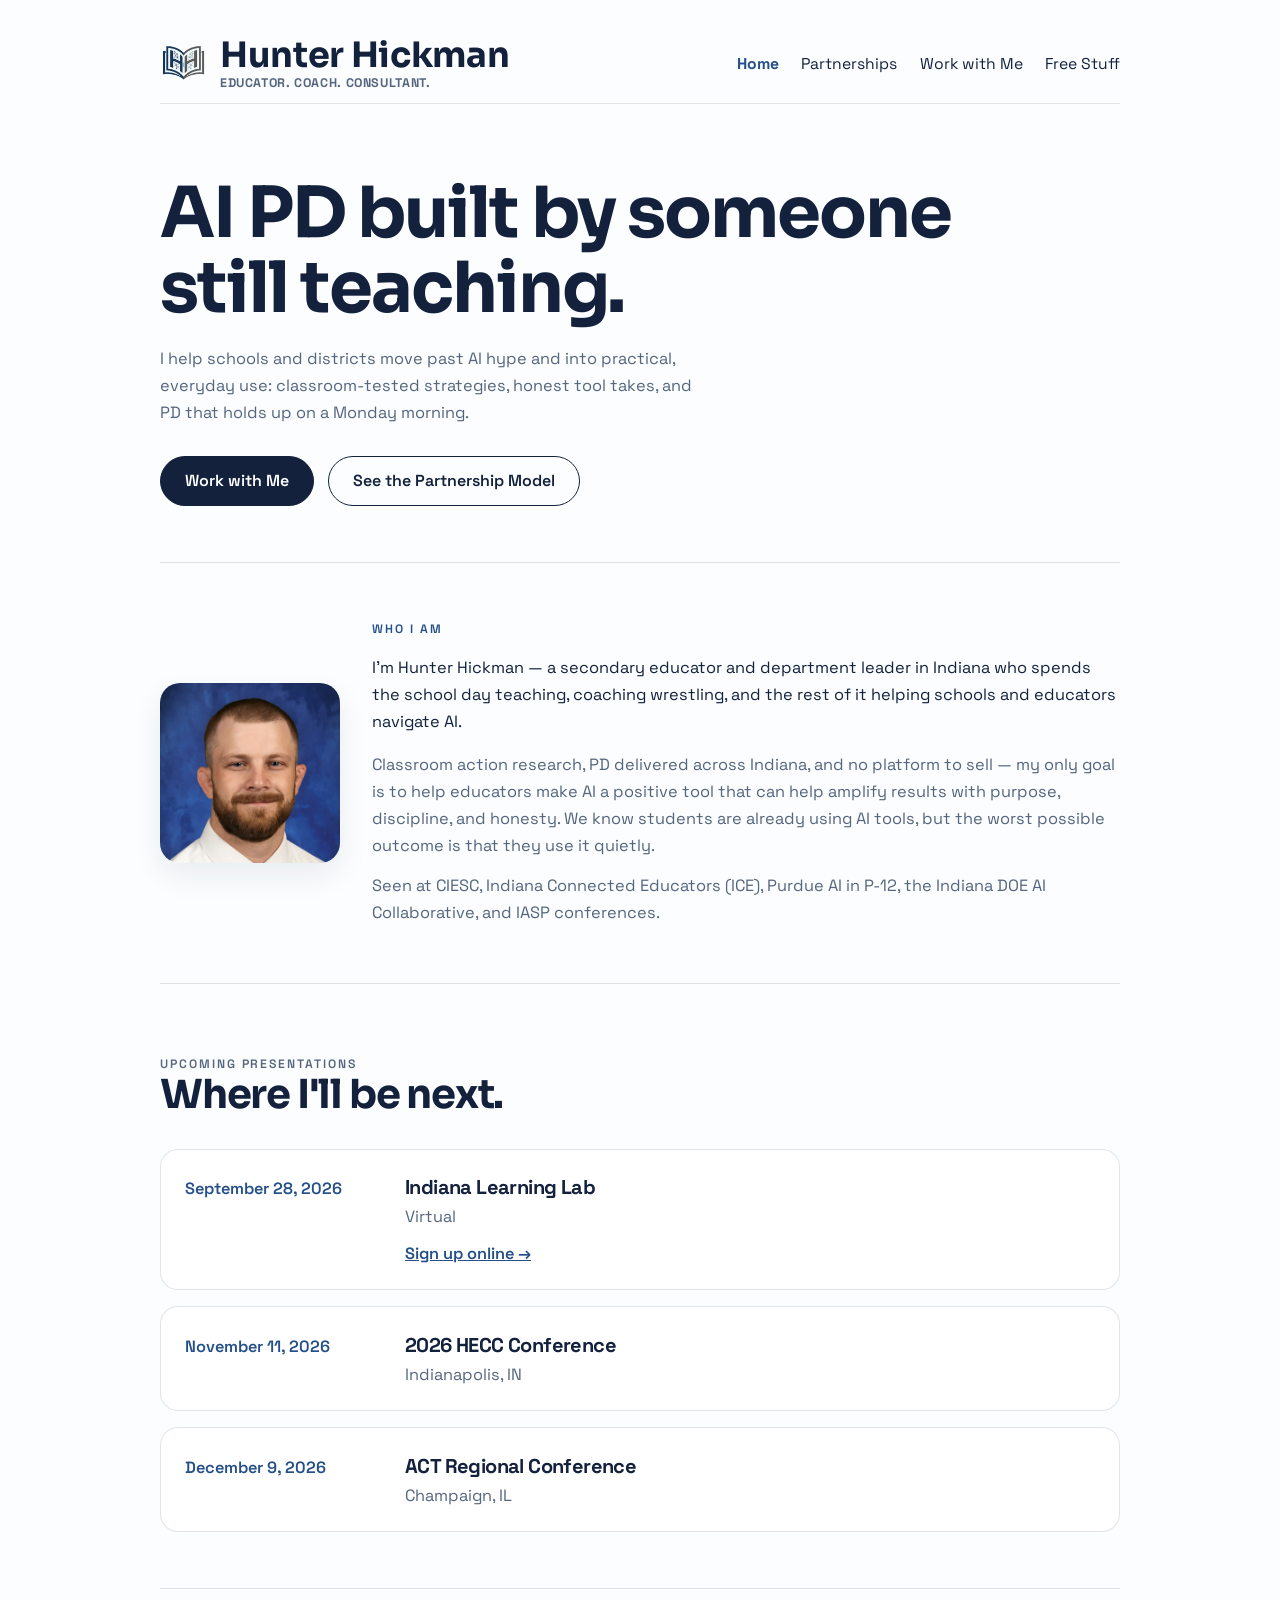
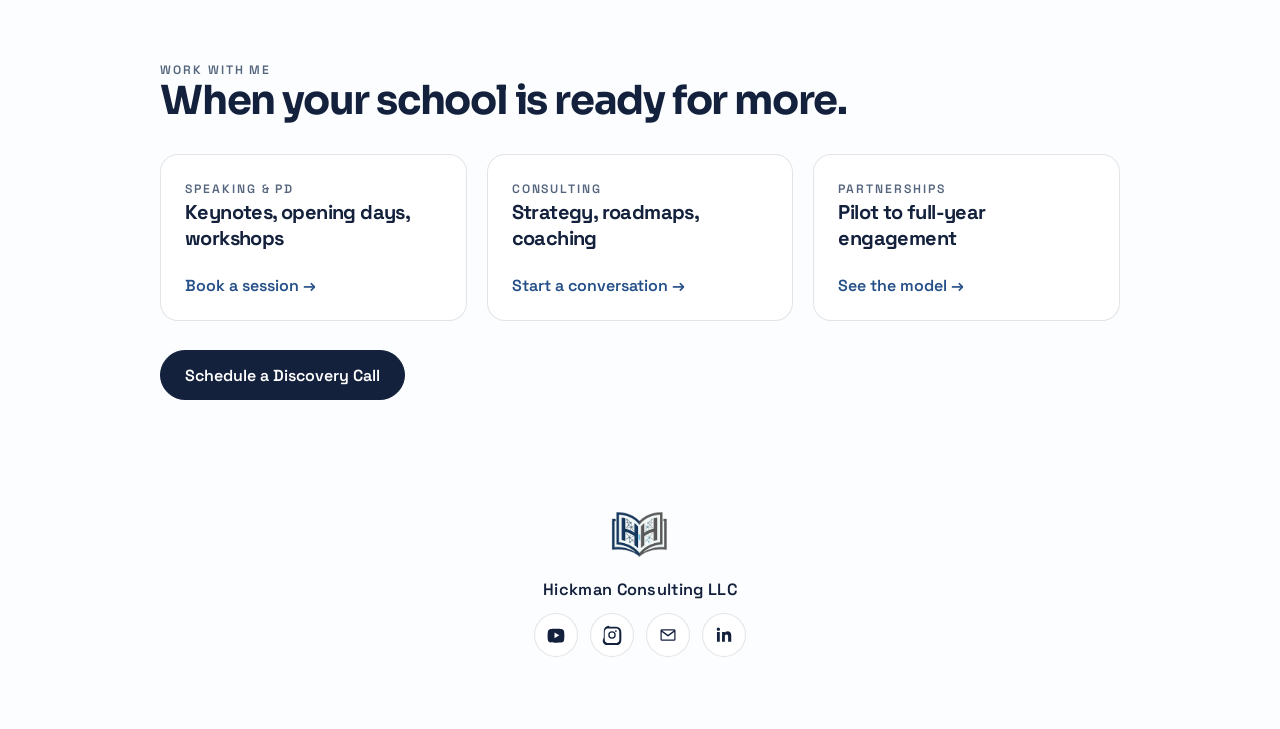
==== commit e81fbb6e: "Add Indiana Learning Lab to upcoming presentations Include a StreamYard sign-up link on the event an" ====
--- a/index.html
+++ b/index.html
@@ -14,7 +14,7 @@
       href="https://fonts.googleapis.com/css2?family=Space+Grotesk:wght@400;500;700&family=Sora:wght@400;600;700;800&display=swap"
       rel="stylesheet"
     />
-    <link rel="stylesheet" href="styles.css?v=9" />
+    <link rel="stylesheet" href="styles.css?v=11" />
   </head>
   <body>
     <div class="page-shell">
@@ -84,6 +84,22 @@
           <ul class="talk-list">
             <li class="talk-item">
               <p class="talk-date">
+                <time datetime="2026-09-28">September 28, 2026</time>
+              </p>
+              <div>
+                <h3>Indiana Learning Lab</h3>
+                <p class="muted">Virtual</p>
+                <a
+                  class="talk-cta"
+                  href="https://streamyard.com/watch/e6bXwDbeEGgj"
+                  target="_blank"
+                  rel="noreferrer"
+                  >Sign up online &rarr;</a
+                >
+              </div>
+            </li>
+            <li class="talk-item">
+              <p class="talk-date">
                 <time datetime="2026-11-11">November 11, 2026</time>
               </p>
               <div>
--- a/styles.css
+++ b/styles.css
@@ -414,6 +414,13 @@
   color: var(--accent-deep);
 }
 
+.talk-cta {
+  display: inline-block;
+  margin-top: 0.6rem;
+  font-weight: 600;
+  color: var(--accent-deep);
+}
+
 /* ---------- Free resources ---------- */
 
 .resource-grid {
@@ -524,6 +531,23 @@
 
 .article-figure figcaption strong {
   color: var(--ink);
+}
+
+.article-figure-wide {
+  width: min(960px, calc(100vw - 2.5rem));
+}
+
+.figure-scroll {
+  overflow-x: auto;
+}
+
+.figure-scroll img {
+  min-width: 560px;
+  max-width: 100%;
+}
+
+.figure-hint {
+  display: none;
 }
 
 .step-grid {
@@ -627,6 +651,65 @@
 .callout p {
   margin: 0;
   color: var(--muted);
+}
+
+/* ---------- Prompt examples ---------- */
+
+.example-pair {
+  display: grid;
+  grid-template-columns: repeat(auto-fit, minmax(260px, 1fr));
+  gap: 1.25rem;
+  margin-top: 2rem;
+}
+
+.example {
+  border: 1px solid var(--line);
+  border-radius: 18px;
+  padding: 1.5rem;
+  background: var(--surface);
+}
+
+.example p {
+  margin: 0;
+}
+
+.example .muted {
+  margin-top: 0.7rem;
+}
+
+.example-prompt {
+  font-weight: 500;
+}
+
+.example-weak .example-prompt {
+  color: var(--muted);
+}
+
+.example-strong {
+  background: var(--accent-wash);
+  border-color: rgba(36, 79, 136, 0.18);
+}
+
+.numbered-list {
+  margin: 0;
+  padding-left: 1.35rem;
+  color: var(--muted);
+  display: grid;
+  gap: 0.7rem;
+}
+
+.numbered-list strong,
+.feature-list strong {
+  color: var(--ink);
+}
+
+.fine-print {
+  margin: 2rem 0 0;
+  padding-top: 1.25rem;
+  border-top: 1px solid var(--line);
+  color: var(--muted);
+  font-size: 0.9rem;
+  line-height: 1.6;
 }
 
 /* ---------- Lists ---------- */
@@ -1022,6 +1105,19 @@
     gap: 0.9rem;
   }
 
+  .article-figure-wide {
+    width: 100%;
+    padding: 1rem;
+  }
+
+  .figure-hint {
+    display: block;
+    margin: 0.9rem 0 0;
+    text-align: center;
+    color: var(--muted);
+    font-size: 0.82rem;
+  }
+
   .site-nav a {
     font-size: 0.92rem;
   }
